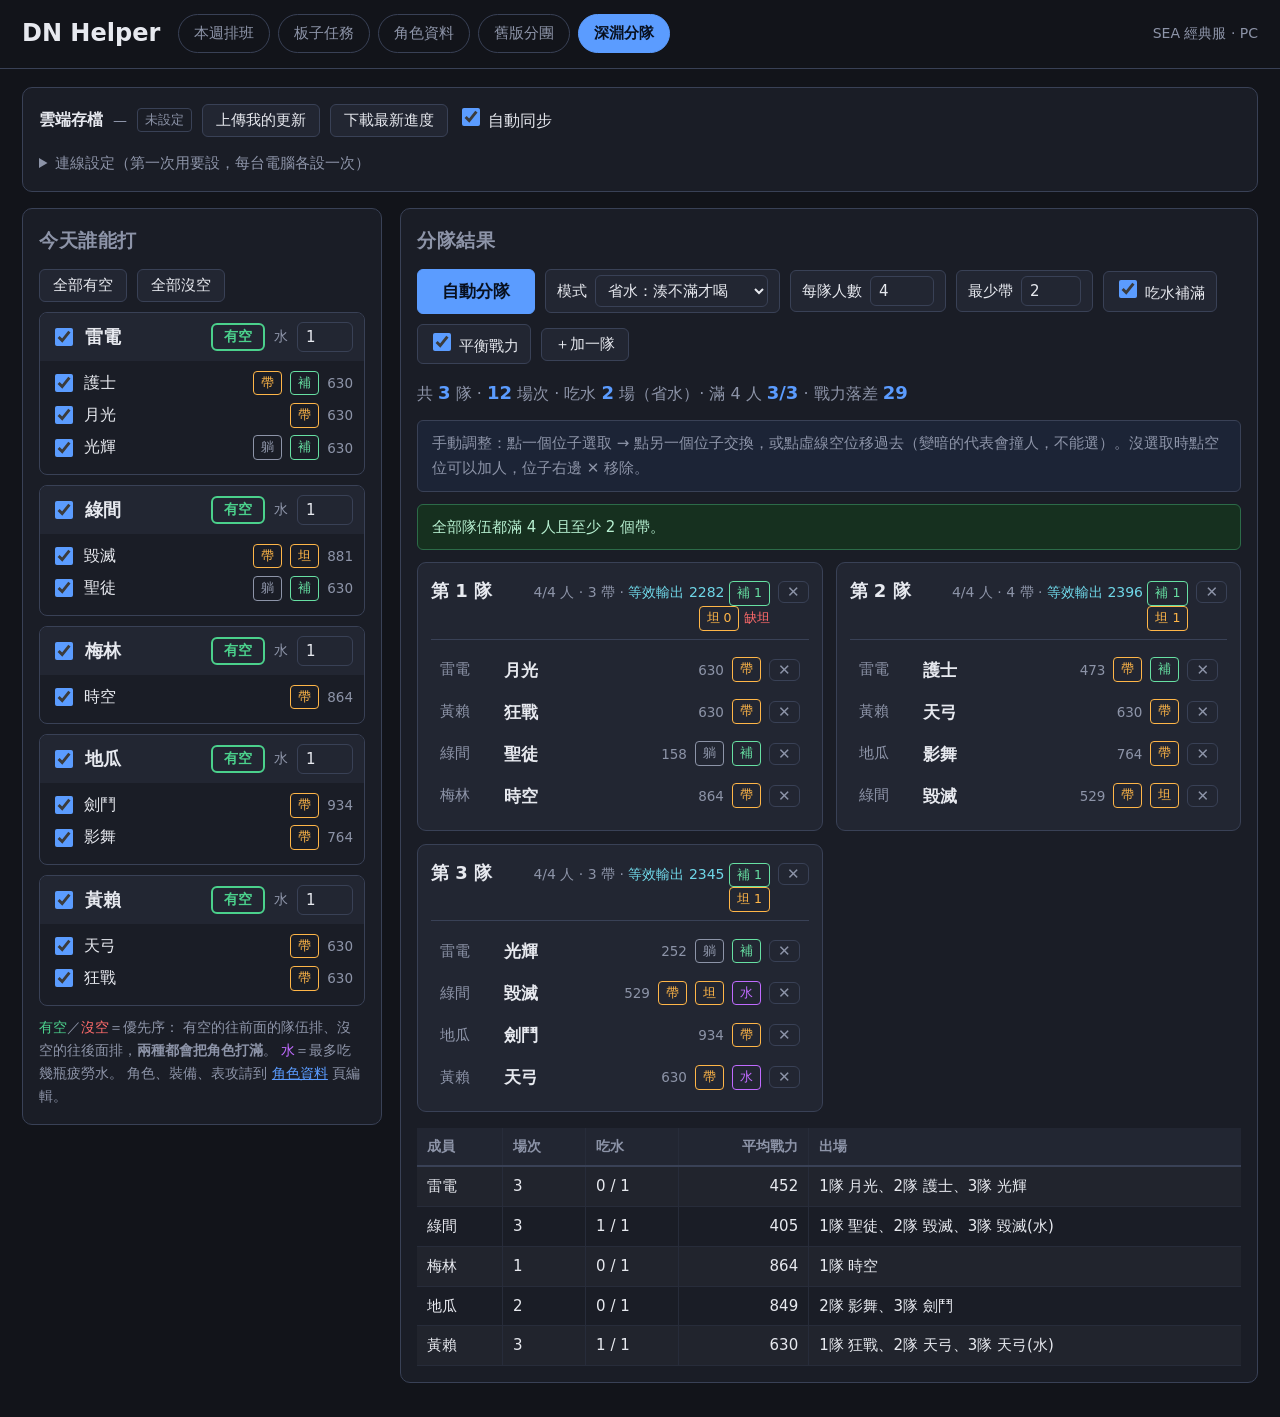
==== index.html @ 228dfd37 "板子任務分配頁 + 修「刪不掉團員」 板子任務（tasks.html）：每隻角色每週 5 場，逐場指定要換的道具 （懸賞／花冠／刻印飾品／刻印防具／刻印三套件／刻印武器／刻印藥水）， 打完勾掉。頂部有" ====
<!DOCTYPE html>
<html lang="zh-Hant">
<head>
<meta charset="utf-8">
<meta name="viewport" content="width=device-width, initial-scale=1">
<title>深淵分隊 — DN Helper</title>
<link rel="stylesheet" href="style.css?v=202608292217">
<style>
  .cols{display:grid;grid-template-columns:minmax(300px,360px) 1fr;gap:18px;align-items:start}
  @media(max-width:1050px){.cols{grid-template-columns:1fr}}
  .person{border:1px solid var(--line);border-radius:8px;margin-bottom:10px;overflow:hidden}
  .person.off{opacity:.42}
  .phead{display:flex;align-items:center;gap:9px;padding:9px 11px;background:var(--panel2)}
  .phead .nm{font-weight:700;flex:1;font-size:18px}
  button.free{font-size:14px;font-weight:700;padding:3px 11px;border-width:2px}
  button.free.yes{color:var(--ok);border-color:var(--ok)}
  button.free.no{color:var(--warn);border-color:var(--warn)}
  .pbody{padding:6px 11px 10px}
  .char{display:flex;align-items:center;gap:8px;padding:3px 0;font-size:16px}
  .char .cn{flex:1}
  .char.off .cn{text-decoration:line-through;color:var(--dim)}
  .char .pw{color:var(--pow);font-size:13.5px}
  .char .pw.est{color:var(--dim)}
  .toolbar{display:flex;gap:10px;align-items:center;flex-wrap:wrap;margin-bottom:14px}
  .toolbar .grp{display:flex;gap:8px;align-items:center;background:var(--panel2);
                border:1px solid var(--line);border-radius:6px;padding:5px 11px;font-size:15px}
  .rounds{display:grid;grid-template-columns:repeat(auto-fill,minmax(320px,1fr));gap:13px}
  .round{background:var(--panel2);border:1px solid var(--line);border-radius:9px;padding:13px}
  .round.bad{border-color:var(--warn)}
  .rhead{display:flex;justify-content:space-between;align-items:baseline;gap:8px;
         margin-bottom:9px;padding-bottom:8px;border-bottom:1px solid var(--line)}
  .rhead b{font-size:18px}
  .rhead .st{font-size:14px;color:var(--dim);text-align:right;flex:1}
  .rhead .st .p{color:var(--pow)}
  .slot{display:flex;align-items:center;gap:8px;padding:5px 7px;font-size:17px;
        border-radius:6px;cursor:pointer;border:2px solid transparent}
  .slot:hover{background:#2c3242}
  .slot.sel{background:#1e2c4a;border-color:var(--acc)}
  .slot.no{opacity:.28}
  .slot .who{width:56px;color:var(--dim);font-size:15px;flex:none}
  .slot .ch{flex:1;font-weight:600}
  .slot .pw{color:var(--pow);font-size:13.5px;flex:none}
  .slot .pw.est{color:var(--dim)}
  .empty{color:var(--dim);font-style:italic;padding:5px 7px;font-size:15px;
         border:2px dashed var(--line);border-radius:6px;margin:4px 0;cursor:pointer}
  .empty:hover{border-color:var(--acc);color:var(--acc)}
  .empty.no{opacity:.28}
  .picker{border:1px solid var(--acc);border-radius:6px;padding:8px;margin:6px 0;max-height:240px;overflow:auto}
  .picker button{display:block;width:100%;text-align:left;margin-bottom:4px;font-size:14px;padding:4px 8px}
  .summary{margin-bottom:12px;font-size:16px}
  .summary .k{color:var(--dim)}
  .summary b{color:var(--acc);font-size:18px}
  td.over{color:var(--warn);font-weight:700}
</style>
</head>
<body>
<div id="nav"></div>

<div class="wrap">
  <div id="notice"></div>
  <div id="sync"></div>
  <div class="cols">

    <div class="panel">
      <h2>今天誰能打</h2>
      <div class="row" style="margin-bottom:10px">
        <button onclick="setAllFree(true)">全部有空</button>
        <button onclick="setAllFree(false)">全部沒空</button>
      </div>
      <div id="roster"></div>
      <p class="hint" style="margin:10px 0 0">
        <span style="color:var(--ok)">有空</span>／<span style="color:var(--warn)">沒空</span>＝優先序：
        有空的往前面的隊伍排、沒空的往後面排，<b>兩種都會把角色打滿</b>。
        <span style="color:var(--potion)">水</span>＝最多吃幾瓶疲勞水。
        角色、裝備、表攻請到 <a href="roster.html">角色資料</a> 頁編輯。
      </p>
    </div>

    <div class="panel">
      <h2>分隊結果</h2>
      <div class="toolbar">
        <button class="primary" onclick="run()">自動分隊</button>
        <div class="grp"><label for="mode">模式</label>
          <select id="mode" onchange="setCfg()">
            <option value="save">省水：湊不滿才喝</option>
            <option value="all">全部喝水：每人吃滿</option>
          </select></div>
        <div class="grp"><label for="teamSize">每隊人數</label><input type="number" id="teamSize" min="1" max="8" style="width:64px" onchange="setCfg()"></div>
        <div class="grp"><label for="minCarry">最少帶</label><input type="number" id="minCarry" min="0" max="4" style="width:60px" onchange="setCfg()"></div>
        <div class="grp"><label><input type="checkbox" id="autoFill" onchange="setCfg()"> 吃水補滿</label></div>
        <div class="grp"><label><input type="checkbox" id="balance" onchange="setCfg()"> 平衡戰力</label></div>
        <button onclick="addTeam()">＋加一隊</button>
      </div>
      <div id="out"></div>
    </div>

  </div>
</div>

<script src="shared.js?v=202608292217"></script>
<script>
document.getElementById('nav').innerHTML = navBar('index.html','SEA 經典服 · PC');
document.getElementById('notice').innerHTML = storageOK ? ''
  : '<div class="msg warn">這個開啟方式不能存檔（localStorage 被停用），改動關掉就沒了。</div>';

const TKEY='dn_helper_abyss_teams';
let teams=[]; let sel=null; let picking=null;
try{ teams=JSON.parse(LS.get(TKEY))||[]; }catch(e){ teams=[]; }
const saveTeams = () => LS.set(TKEY, JSON.stringify(teams));

/* ---------------- 左欄 ---------------- */
function renderRoster(){
  POWCACHE=null;
  const box=document.getElementById('roster'); box.innerHTML='';
  DB.people.forEach(function(p){
    const el=document.createElement('div');
    el.className='person'+(p.active?'':' off');
    let h='<div class="phead">'
      +'<input type="checkbox" '+(p.active?'checked':'')+' data-a="pactive" data-p="'+p.id+'" title="列入名單">'
      +'<span class="nm">'+esc(p.name)+'</span>'
      +'<button class="free '+(p.free?'yes':'no')+'" data-a="free" data-p="'+p.id+'">'+(p.free?'有空':'沒空')+'</button>'
      +'<span class="hint">水</span>'
      +'<input type="number" min="0" max="5" style="width:56px" value="'+p.potion+'" data-a="potion" data-p="'+p.id+'">'
      +'</div><div class="pbody">';
    h += p.chars.length ? p.chars.map(function(c){
      return '<div class="char '+(c.active?'':'off')+'">'
        +'<input type="checkbox" '+(c.active?'checked':'')+' data-a="cactive" data-p="'+p.id+'" data-c="'+c.id+'">'
        +'<span class="cn">'+esc(charLabel(p,c))+'</span>'
        +'<span class="tag '+(c.carry?'t-carry':'t-leech')+'">'+(c.carry?'帶':'躺')+'</span>'
        +(isDps(c)?'':'<span class="tag '+(isHealer(c)?'t-heal':'t-tank')+'">'+(isHealer(c)?'補':'坦')+'</span>')
        +'<span class="pw '+(isEst(c)?'est':'')+'">'+powerOf(c)+'</span></div>';
    }).join('') : '<p class="hint">還沒有角色</p>';
    el.innerHTML=h+'</div>';
    box.appendChild(el);
  });
}
const rb=document.getElementById('roster');
rb.addEventListener('change', onRoster);
rb.addEventListener('click', function(e){ if(e.target.dataset.a==='free') onRoster(e); });
function onRoster(e){
  const t=e.target, a=t.dataset.a; if(!a) return;
  const p=DB.people.find(x=>x.id===t.dataset.p); if(!p) return;
  const c=t.dataset.c ? p.chars.find(x=>x.id===t.dataset.c) : null;
  if(a==='pactive') p.active=t.checked;
  else if(a==='free') p.free=!p.free;
  else if(a==='potion') p.potion=Math.max(0,+t.value||0);
  else if(a==='cactive'&&c) c.active=t.checked;
  else return;
  saveDB(p); renderRoster(); renderTeams();
}
function setAllFree(v){ DB.people.forEach(function(p){ p.free=v; touchPerson(p); }); saveDB(); renderRoster(); }
function syncCfgUI(){
  document.getElementById('mode').value=DB.cfg.mode||'save';
  document.getElementById('teamSize').value=DB.cfg.teamSize;
  document.getElementById('minCarry').value=DB.cfg.minCarry;
  document.getElementById('autoFill').checked=DB.cfg.autoFill;
  document.getElementById('balance').checked=DB.cfg.balance;
}
function setCfg(){
  DB.cfg.mode=document.getElementById('mode').value;
  DB.cfg.teamSize=Math.max(1,+document.getElementById('teamSize').value||4);
  DB.cfg.minCarry=Math.max(0,+document.getElementById('minCarry').value||0);
  DB.cfg.autoFill=document.getElementById('autoFill').checked;
  DB.cfg.balance=document.getElementById('balance').checked;
  touchMeta(); saveDB(); renderTeams();
}

/* ---------------- 演算法 ---------------- */
const shuffle=a=>{for(let i=a.length-1;i>0;i--){const j=(Math.random()*(i+1))|0;[a[i],a[j]]=[a[j],a[i]];}return a;};
const carriesIn = t => t.slots.reduce((n,s)=>n+(s.carry?1:0),0);

// 同一隻角色第二次以後出場 = 吃疲勞水
function normalize(list){
  const seen={};
  list.forEach(t=>t.slots.forEach(function(s){
    const k=s.pid+'/'+s.cid; s.potion=!!seen[k]; seen[k]=1;
  }));
  return list;
}
// 這個人今天要出場幾次：角色各一次，「全部喝水」模式再加上吃水的額外輪次
function runsOf(p, allWater){
  const runs=p.chars.slice();
  if(allWater && p.potion>0){
    const cs=p.chars.filter(c=>c.carry).sort((a,b)=>powerOf(b)-powerOf(a));
    for(let k=0;k<p.potion && cs.length;k++) runs.push(cs[k%cs.length]);
  }
  p.extras = runs.length - p.chars.length;
  return runs;
}
function attempt(people,R,cap){
  const rounds=Array.from({length:R},(_,i)=>({idx:i,slots:[],persons:new Set()}));
  const put=(r,p,c)=>{ r.slots.push({pid:p.id,cid:c.id,person:p.name,char:c.name,
                                     carry:c.carry,busy:!!p.busy,potion:false}); r.persons.add(p.id); };
  const order=shuffle(people.slice()).sort((a,b)=>b.runs.length-a.runs.length);
  order.forEach(function(p){
    const chars=shuffle(p.runs.slice()).sort((a,b)=>(b.carry?1:0)-(a.carry?1:0));
    const picked=shuffle(rounds.map((_,i)=>i))
      .sort((a,b)=>rounds[a].slots.length-rounds[b].slots.length || (p.busy? b-a : a-b))
      .slice(0,chars.length)
      .sort((a,b)=>carriesIn(rounds[a])-carriesIn(rounds[b]));
    chars.forEach((c,k)=>put(rounds[picked[k]],p,c));
  });
  return rounds;
}
function repairCarry(rounds,minCarry){
  for(let pass=0;pass<40;pass++){
    const need=rounds.filter(r=>carriesIn(r)<minCarry);
    if(!need.length) return;
    let moved=false;
    for(const d of need){
      const donors=rounds.filter(r=>r!==d&&carriesIn(r)>minCarry);
      outer:
      for(const s of donors){
        for(const sc of s.slots.filter(x=>x.carry&&!d.persons.has(x.pid))){
          for(const dc of d.slots.filter(x=>!x.carry&&!s.persons.has(x.pid))){
            s.slots[s.slots.indexOf(sc)]=dc; s.persons.delete(sc.pid); s.persons.add(dc.pid);
            d.slots[d.slots.indexOf(dc)]=sc; d.persons.delete(dc.pid); d.persons.add(sc.pid);
            moved=true; break outer;
          }
        }
      }
    }
    if(!moved) return;
  }
}
function fillSeats(rounds,people,cap,used){
  const carryPeople=people.filter(p=>p.chars.some(c=>c.carry));
  const runs={};
  rounds.forEach(r=>r.slots.forEach(s=>{ runs[s.pid+'/'+s.cid]=(runs[s.pid+'/'+s.cid]||0)+1; }));
  rounds.slice().sort((a,b)=>a.slots.length-b.slots.length).forEach(function(r){
    const late = r.idx >= (rounds.length-1)/2;
    while(r.slots.length<cap){
      const cands=carryPeople
        .filter(p=>!r.persons.has(p.id)&&(used.get(p.id)||0)<p.potion)
        .sort((a,b)=>(!!a.busy===late?0:1)-(!!b.busy===late?0:1)
                  || (used.get(a.id)||0)-(used.get(b.id)||0) || b.potion-a.potion || Math.random()-.5);
      if(!cands.length) break;
      const p=cands[0];
      const c=p.chars.filter(x=>x.carry)
        .sort((a,b)=>(runs[p.id+'/'+a.id]||0)-(runs[p.id+'/'+b.id]||0))[0];
      r.slots.push({pid:p.id,cid:c.id,person:p.name,char:c.name,carry:true,busy:!!p.busy,potion:true});
      r.persons.add(p.id);
      used.set(p.id,(used.get(p.id)||0)+1);
      runs[p.id+'/'+c.id]=(runs[p.id+'/'+c.id]||0)+1;
    }
  });
}
// 補師和坦能分散就不要擠一團。罰則只罰「夠分卻擠在一起」——
// 補師總數少於團數時，後面的團本來就註定沒補，那不是排法的錯。
function coverGap(rounds, rk, kind){
  const total = rounds.reduce((n,r)=>n+r.slots.filter(s=>rk[s.pid+'/'+s.cid]===kind).length, 0);
  const covered = rounds.filter(r=>r.slots.some(s=>rk[s.pid+'/'+s.cid]===kind)).length;
  return Math.max(0, Math.min(total, rounds.length) - covered);
}
function scoreOf(rounds,cap,minCarry,balance,pw,rk){
  const last=rounds.length-1;
  let bad=0,empty=0,potions=0,prio=0; const avgs=[];
  rounds.forEach(function(r,i){
    if(carriesIn(r)<minCarry) bad++;
    empty+=Math.max(0,cap-r.slots.length);
    potions+=r.slots.filter(s=>s.potion).length;
    r.slots.forEach(s=>{ prio += s.busy ? (last-i) : i; });
    // 團隊戰力用等效輸出：補師和坦照職業係數折算後算進來
    avgs.push(r.slots.length ? r.slots.reduce((n,s)=>n+(pw[s.pid+'/'+s.cid]||0),0)/r.slots.length : 0);
  });
  const spread=avgs.length>1?Math.max.apply(null,avgs)-Math.min.apply(null,avgs):0;
  const mean=avgs.reduce((a,b)=>a+b,0)/(avgs.length||1);
  const rel=mean>0?spread/mean:0;
  const healGap = DB.cfg.needHealer!==false ? coverGap(rounds,rk,'補師') : 0;
  const tankGap = DB.cfg.needTank  !==false ? coverGap(rounds,rk,'坦')   : 0;
  return {value: bad*1e7 + (healGap+tankGap)*2e5 + empty*1e4
                 + (balance?rel*3000:0) + prio*10 + potions,
          bad, empty, potions, prio, healGap, tankGap, spread:Math.round(spread)};
}
function solve(){
  const cfg=DB.cfg, allWater=cfg.mode==='all';
  const people=DB.people.filter(p=>p.active)
    .map(p=>({id:p.id,name:p.name,potion:p.potion,busy:!p.free,chars:p.chars.filter(c=>c.active)}))
    .filter(p=>p.chars.length);
  if(!people.length) return null;
  people.forEach(p=>{ p.runs=runsOf(p,allWater); });
  const N=people.reduce((s,p)=>s+p.runs.length,0);
  if(!N) return null;
  const pw={}, rk={};
  people.forEach(p=>p.chars.forEach(c=>{
    pw[p.id+'/'+c.id]=effPowerOf(c); rk[p.id+'/'+c.id]=roleKind(c); }));
  const cap=Math.min(cfg.teamSize,people.length);
  const R=Math.max(Math.ceil(N/cap), Math.max.apply(null,people.map(p=>p.runs.length)));
  let best=null;
  for(let i=0;i<1200;i++){
    const rounds=attempt(people,R,cap);
    const used=new Map(people.map(p=>[p.id,p.extras||0]));
    repairCarry(rounds,cfg.minCarry);
    if(cfg.autoFill) fillSeats(rounds,people,cap,used);
    repairCarry(rounds,cfg.minCarry);
    const sc=scoreOf(rounds,cap,cfg.minCarry,cfg.balance,pw,rk);
    if(!best||sc.value<best.sc.value) best={rounds,sc};
  }
  return best.rounds.map(r=>({slots:r.slots}));
}
function run(){
  POWCACHE=null;
  const r=solve();
  if(!r){ document.getElementById('out').innerHTML='<div class="msg warn">目前沒有勾選任何可出戰的角色。</div>'; return; }
  teams=normalize(r); sel=null; picking=null; saveTeams(); renderTeams();
}

/* ---------------- 手動調整 ---------------- */
function canSwap(at,ai,bt,bi){
  if(at===bt) return true;
  const A=teams[at].slots[ai], B=teams[bt].slots[bi];
  return !teams[at].slots.some((s,k)=>k!==ai&&s.pid===B.pid)
      && !teams[bt].slots.some((s,k)=>k!==bi&&s.pid===A.pid);
}
function canMove(at,ai,bt){
  if(at===bt) return true;
  return !teams[bt].slots.some(s=>s.pid===teams[at].slots[ai].pid);
}
function addTeam(){ teams.push({slots:[]}); sel=null; picking=null; saveTeams(); renderTeams(); }
function delTeam(t){
  if(teams[t].slots.length && !confirm('刪除第 '+(t+1)+' 隊？')) return;
  teams.splice(t,1); sel=null; picking=null; normalize(teams); saveTeams(); renderTeams();
}
function delSlot(t,i){ teams[t].slots.splice(i,1); sel=null; normalize(teams); saveTeams(); renderTeams(); }
function clickSlot(t,i){
  picking=null;
  if(!sel){ sel={t,i}; renderTeams(); return; }
  if(sel.t===t&&sel.i===i){ sel=null; renderTeams(); return; }
  if(!canSwap(sel.t,sel.i,t,i)){ toast('換不了：會讓同一個人在同一隊出現兩次。'); return; }
  const A=teams[sel.t].slots[sel.i];
  teams[sel.t].slots[sel.i]=teams[t].slots[i]; teams[t].slots[i]=A;
  sel=null; normalize(teams); saveTeams(); renderTeams();
}
function clickEmpty(t){
  if(sel){
    if(!canMove(sel.t,sel.i,t)){ toast('移不過去：會讓同一個人在同一隊出現兩次。'); return; }
    const A=teams[sel.t].slots.splice(sel.i,1)[0];
    teams[t].slots.push(A); sel=null; normalize(teams); saveTeams(); renderTeams(); return;
  }
  picking = picking===t ? null : t; renderTeams();
}
function addSlot(t,pid,cid){
  const f=findChar(pid,cid); if(!f.p||!f.c) return;
  teams[t].slots.push({pid:pid,cid:cid,person:f.p.name,char:f.c.name,
                       carry:f.c.carry,busy:!f.p.free,potion:false});
  picking=null; normalize(teams); saveTeams(); renderTeams();
}
let toastTimer=null;
function toast(msg){
  const el=document.getElementById('toast'); if(!el) return;
  el.innerHTML=msg; el.style.display='block';
  clearTimeout(toastTimer); toastTimer=setTimeout(()=>{el.style.display='none';},3500);
}

/* ---------------- 輸出 ---------------- */
const slotPower = s => { const f=findChar(s.pid,s.cid); return f.c?effPowerOf(f.c):0; };
const slotEst   = s => { const f=findChar(s.pid,s.cid); return isEst(f.c); };
const slotKind  = s => { const f=findChar(s.pid,s.cid); return f.c?roleKind(f.c):'輸出'; };
// 隊伍戰力＝等效輸出加總（補師和坦已照職業係數折算）
const teamPower = t => t.slots.reduce((n,s)=>n+slotPower(s),0);
const kindsIn   = (t,k) => t.slots.filter(s=>slotKind(s)===k).length;

function renderTeams(){
  POWCACHE=null;
  const out=document.getElementById('out');
  if(!teams.length){ out.innerHTML='<p class="hint">按「自動分隊」開始，或用「＋加一隊」自己排。</p>'; return; }
  const cap=DB.cfg.teamSize, minCarry=DB.cfg.minCarry;
  const totalSlots=teams.reduce((n,t)=>n+t.slots.length,0);
  const potions=teams.reduce((n,t)=>n+t.slots.filter(s=>s.potion).length,0);
  const full=teams.filter(t=>t.slots.length===cap).length;
  const badTeams=teams.filter(t=>carriesIn(t)<minCarry).length;
  const emptySeats=teams.reduce((n,t)=>n+Math.max(0,cap-t.slots.length),0);
  const avgs=teams.filter(t=>t.slots.length).map(t=>teamPower(t)/t.slots.length);
  const spread=avgs.length>1?Math.round(Math.max.apply(null,avgs)-Math.min.apply(null,avgs)):0;
  const idle=DB.people.filter(p=>p.active&&!p.free).map(p=>p.name);

  let html='<div id="toast" class="msg warn" style="display:none"></div>'
    +'<div class="summary"><span class="k">共</span> <b>'+teams.length+'</b> <span class="k">隊 ·</span> '
    +'<b>'+totalSlots+'</b> <span class="k">場次 ·</span> '
    +'<span class="k">吃水</span> <b>'+potions+'</b> <span class="k">場（'
    +(DB.cfg.mode==='all'?'全部喝水':'省水')+'）·</span> '
    +'<span class="k">滿 '+cap+' 人</span> <b>'+full+'/'+teams.length+'</b> <span class="k">·</span> '
    +'<span class="k">戰力落差</span> <b>'+spread+'</b>'
    +(idle.length?'<br><span class="k">沒空（角色照打滿，優先排到後面的隊伍）：'+esc(idle.join('、'))+'</span>':'')
    +'</div>'
    +'<div class="msg tip">手動調整：點一個位子選取 → 點另一個位子交換，或點虛線空位移過去（變暗的代表會撞人，不能選）。沒選取時點空位可以加人，位子右邊 ✕ 移除。</div>';

  if(badTeams) html+='<div class="msg warn">有 '+badTeams+' 隊湊不到 '+minCarry+' 個帶。</div>';
  if(emptySeats){
    let tail='可用的帶角或疲勞水額度不夠。';
    if(DB.cfg.mode==='all'){
      const room=DB.people.filter(p=>p.active&&p.chars.some(c=>c.active&&c.carry))
        .filter(p=>teams.filter(t=>t.slots.some(s=>s.pid===p.id)).length<teams.length)
        .map(p=>p.name);
      tail = room.length
        ? '水已經排完，把 <b>'+esc(room.slice(0,emptySeats).join('、'))+'</b> 的「水」各加 1 就剛好補滿（其他人已經每隊都上場，再加水只會多開一隊）。'
        : '所有人都已經每隊都上場了，再加水只會多開一隊，這個空位補不掉。';
    }
    html+='<div class="msg warn">還有 '+emptySeats+' 個空位沒補滿。'+tail+'</div>';
  }
  if(!badTeams&&!emptySeats) html+='<div class="msg ok">全部隊伍都滿 '+cap+' 人且至少 '+minCarry+' 個帶。</div>';

  html+='<div class="rounds">';
  teams.forEach(function(t,ti){
    const bad=carriesIn(t)<minCarry||t.slots.length<cap;
    html+='<div class="round '+(bad?'bad':'')+'"><div class="rhead"><b>第 '+(ti+1)+' 隊</b>'
      +'<span class="st">'+t.slots.length+'/'+cap+' 人 · '+carriesIn(t)+' 帶 · '
      +'<span class="p">等效輸出 '+teamPower(t)+'</span> '
      +'<span class="tag t-heal">補 '+kindsIn(t,'補師')+'</span> '
      +'<span class="tag t-tank">坦 '+kindsIn(t,'坦')+'</span>'
      +((!kindsIn(t,'補師')||!kindsIn(t,'坦'))
        ? ' <span class="miss">缺'+[!kindsIn(t,'補師')?'補':'',!kindsIn(t,'坦')?'坦':''].filter(Boolean).join('、')+'</span>'
        : '')
      +'</span>'
      +'<button class="mini" onclick="delTeam('+ti+')">✕</button></div>';
    t.slots.forEach(function(s,i){
      const on=sel&&sel.t===ti&&sel.i===i;
      const no=sel&&!on&&!canSwap(sel.t,sel.i,ti,i);
      html+='<div class="slot '+(on?'sel':'')+' '+(no?'no':'')+'" onclick="clickSlot('+ti+','+i+')">'
        +'<span class="who">'+esc(s.person)+'</span><span class="ch">'+esc(charLabelById(s.pid,s.cid)||s.char)+'</span>'
        +'<span class="pw '+(slotEst(s)?'est':'')+'">'+slotPower(s)+'</span>'
        +'<span class="tag '+(s.carry?'t-carry':'t-leech')+'">'+(s.carry?'帶':'躺')+'</span>'
        +(slotKind(s)==='輸出'?''
          :'<span class="tag '+(slotKind(s)==='補師'?'t-heal':'t-tank')+'">'
            +(slotKind(s)==='補師'?'補':'坦')+'</span>')
        +(s.potion?'<span class="tag t-potion">水</span>':'')
        +(s.busy?'<span class="tag t-late">後</span>':'')
        +'<button class="mini" onclick="event.stopPropagation();delSlot('+ti+','+i+')">✕</button></div>';
    });
    const noMove=sel&&!canMove(sel.t,sel.i,ti);
    for(let k=t.slots.length;k<cap;k++)
      html+='<div class="empty '+(noMove?'no':'')+'" onclick="clickEmpty('+ti+')">'+(sel?'▸ 移到這裡':'＋ 空位')+'</div>';
    if(picking===ti){
      html+='<div class="picker">'; let any=false;
      DB.people.filter(p=>p.active&&!t.slots.some(s=>s.pid===p.id)).forEach(function(p){
        p.chars.filter(c=>c.active).forEach(function(c){
          any=true;
          html+='<button onclick="addSlot('+ti+',\''+p.id+'\',\''+c.id+'\')">'+esc(p.name)+' · '+esc(charLabel(p,c))
            +' <span style="color:'+(c.carry?'var(--carry)':'var(--dim)')+'">'+(c.carry?'帶':'躺')+'</span>'
            +' <span style="color:var(--pow)">'+powerOf(c)+'</span></button>';
        });
      });
      if(!any) html+='<p class="hint">沒有可加入的人了。</p>';
      html+='</div>';
    }
    html+='</div>';
  });
  html+='</div>';

  html+='<table style="margin-top:16px"><tr><th>成員</th><th>場次</th><th>吃水</th><th class="num">平均戰力</th><th>出場</th></tr>';
  DB.people.filter(p=>p.active).forEach(function(p){
    const mine=[]; let pot=0, pw=0;
    teams.forEach((t,i)=>t.slots.forEach(function(s){
      if(s.pid===p.id){ mine.push((i+1)+'隊 '+(charLabelById(s.pid,s.cid)||s.char)+(s.potion?'(水)':'')); if(s.potion)pot++; pw+=slotPower(s); }
    }));
    html+='<tr><td>'+esc(p.name)+'</td><td>'+mine.length+'</td>'
      +'<td class="'+(pot>p.potion?'over':'')+'">'+pot+' / '+p.potion+'</td>'
      +'<td class="num">'+(mine.length?Math.round(pw/mine.length):'-')+'</td>'
      +'<td>'+esc(mine.join('、'))+'</td></tr>';
  });
  html+='</table>';
  out.innerHTML=html;
}

syncCfgUI(); renderRoster();
if(teams.length){ normalize(teams); renderTeams(); } else run();
mountSync(function(){ renderRoster(); renderTeams(); });
</script>
</body>
</html>
---- style.css ----
:root{
  --bg:#12141a; --panel:#1a1d26; --panel2:#222632; --line:#394156;
  --grid:#272c3a; --zebra:#ffffff08; --hover:#5b9cff1f;
  --txt:#e7e9ef; --dim:#8d94a8; --acc:#5b9cff; --carry:#ffb648; --leech:#8d94a8;
  --ok:#4bd18c; --warn:#ff6b6b; --potion:#c06bff; --pow:#6fd7e8;
  --fire:#ff7a5c; --ice:#5cc8ff; --light:#ffe07a; --dark:#c58cff; --none:#8d94a8;
}
*{box-sizing:border-box}
body{margin:0;background:var(--bg);color:var(--txt);
     font:16px/1.65 "Noto Sans TC","Microsoft JhengHei",system-ui,sans-serif}
h1{font-size:24px;margin:0}
h2{font-size:19px;margin:0 0 12px;color:var(--dim);font-weight:600;letter-spacing:.5px}
h3{font-size:17px;margin:0 0 8px}
a{color:var(--acc)}

/* ---- 導覽 ---- */
header{padding:14px 22px;border-bottom:1px solid var(--line);display:flex;
       align-items:center;gap:18px;flex-wrap:wrap;position:sticky;top:0;background:var(--bg);z-index:20}
nav{display:flex;gap:8px;flex-wrap:wrap}
nav a{padding:6px 15px;border:1px solid var(--line);border-radius:20px;text-decoration:none;
      color:var(--dim);font-size:15px}
nav a:hover{border-color:var(--acc);color:var(--txt)}
nav a.on{background:var(--acc);border-color:var(--acc);color:#08101f;font-weight:700}
header .sub{color:var(--dim);font-size:14px;margin-left:auto}

.wrap{padding:18px 22px;max-width:1700px}
.panel{background:var(--panel);border:1px solid var(--line);border-radius:10px;padding:16px;margin-bottom:16px}

button{background:var(--panel2);color:var(--txt);border:1px solid var(--line);
       border-radius:6px;padding:6px 13px;cursor:pointer;font-size:15px;font-family:inherit}
button:hover{border-color:var(--acc)}
button.primary{background:var(--acc);border-color:var(--acc);color:#08101f;font-weight:700;padding:10px 24px;font-size:17px}
button.mini{padding:1px 8px;font-size:15px;color:var(--dim)}
button.mini:hover{color:var(--warn);border-color:var(--warn)}
input,select,textarea{background:var(--panel2);color:var(--txt);border:1px solid var(--line);
             border-radius:6px;padding:5px 8px;font-size:15px;font-family:inherit}
input[type=number]{width:78px}
input[type=checkbox]{accent-color:var(--acc);width:18px;height:18px;cursor:pointer}
label{cursor:pointer;user-select:none}
.row{display:flex;gap:10px;align-items:center;flex-wrap:wrap}
.hint{color:var(--dim);font-size:14px}
.msg{padding:10px 14px;border-radius:6px;margin-bottom:12px;font-size:15px}
.msg.warn{background:#3a1f22;border:1px solid var(--warn);color:#ffc9c9}
.msg.ok{background:#16301f;border:1px solid #2c6b48;color:#b6efd0}
.msg.tip{background:#1c2436;border:1px solid var(--line);color:var(--dim)}

table{width:100%;border-collapse:collapse;font-size:15px}
th,td{border-bottom:1px solid var(--grid);border-right:1px solid var(--grid);
      padding:7px 10px;text-align:left;vertical-align:middle}
th:last-child,td:last-child{border-right:none}
th{color:var(--dim);font-weight:600;font-size:14px;position:sticky;top:0;
   background:var(--panel2);border-bottom:2px solid var(--line)}
/* 隔行淡底 + 滑過整列打亮：欄位一多才對得準是哪一行 */
tbody tr:nth-child(even){background:var(--zebra)}
tbody tr:hover{background:var(--hover)}
tr.off td{opacity:.4}
td.num,th.num{text-align:right;font-variant-numeric:tabular-nums}

.tag{font-size:12.5px;padding:1px 7px;border-radius:4px;border:1px solid;display:inline-block}
.t-carry{color:var(--carry);border-color:var(--carry)}
.t-leech{color:var(--leech);border-color:var(--leech)}
.t-potion{color:var(--potion);border-color:var(--potion)}
.t-late{color:var(--dim);border-color:var(--line)}
.t-done{color:var(--ok);border-color:var(--ok)}
.t-heal{color:#67e0a3;border-color:#67e0a3}
.t-tank{color:#ffb648;border-color:#ffb648}
.t-dps{color:var(--dim);border-color:var(--line)}
.miss{color:var(--warn);font-size:13px}

/* 職業庫的 BUFF 標籤：解析結果直接顯示在輸入框下面，打錯看得出來 */
.bchips{display:flex;gap:5px;flex-wrap:wrap}
.bchips:not(:empty){margin-bottom:6px}
/* BUFF 卡片：數值直接長在卡片上，✕ 移除 */
.bchip .bv{width:52px;padding:0 4px;font-size:12.5px;background:transparent;
           border:none;border-bottom:1px solid currentColor;border-radius:0;color:inherit;
           text-align:right}
.bchip .bv:focus{outline:none;background:#ffffff10}
.bchip .bx{background:none;border:none;color:inherit;opacity:.5;cursor:pointer;
           padding:0 0 0 3px;font-size:12px;line-height:1}
.bchip .bx:hover{opacity:1;color:var(--warn)}
.badds{display:flex;gap:4px;flex-wrap:wrap}
.badd{font-size:12.5px;padding:1px 7px;border-radius:4px;border:1px dashed var(--line);
      background:none;color:var(--dim);cursor:pointer}
.badd:hover{border-color:var(--acc);color:var(--acc);border-style:solid}
.badd.n{border-color:#ffd47955;color:#ffd479aa}
.badd.n:hover{border-color:#ffd479;color:#ffd479}
.bchip{font-size:12.5px;padding:1px 7px;border-radius:4px;border:1px solid;white-space:nowrap}
.bc-num{color:#ffd479;border-color:#ffd47955;background:#ffd4790f}
.bc-flag{color:var(--dim);border-color:var(--line)}
.bc-empty{color:var(--warn);border-color:var(--warn);background:#ff6b6b12}
.bc-dead{color:var(--dim);border-color:var(--line);text-decoration:line-through}
.bench{display:flex;gap:6px;flex-wrap:wrap;align-items:center;margin-top:10px}
.slot.pickable{cursor:pointer}
.slot.pickable:hover{background:var(--hover)}
.slot.sel{outline:2px solid var(--acc);background:var(--hover)}
.slot.no{opacity:.35;cursor:not-allowed}
.slot.drop{border-style:dashed;border-color:var(--acc);color:var(--acc);cursor:pointer}
.slot.dragging{opacity:.4}
.slot.over{outline:2px dashed var(--acc);background:var(--hover)}
.bline{display:flex;gap:5px;flex-wrap:wrap;align-items:center;margin:8px 0 0;
       font-size:13px;color:var(--dim)}
code{background:var(--panel2);border:1px solid var(--grid);border-radius:4px;padding:1px 6px;font-size:13px}
.e-火{color:var(--fire);border-color:var(--fire)}
.e-水{color:var(--ice);border-color:var(--ice)}
.e-光{color:var(--light);border-color:var(--light)}
.e-暗{color:var(--dark);border-color:var(--dark)}
.e-無{color:var(--none);border-color:var(--line)}

details{margin-top:14px}
summary{cursor:pointer;color:var(--dim);font-size:15px}
textarea{width:100%;height:180px;font:13px/1.5 Consolas,monospace;margin-top:10px}
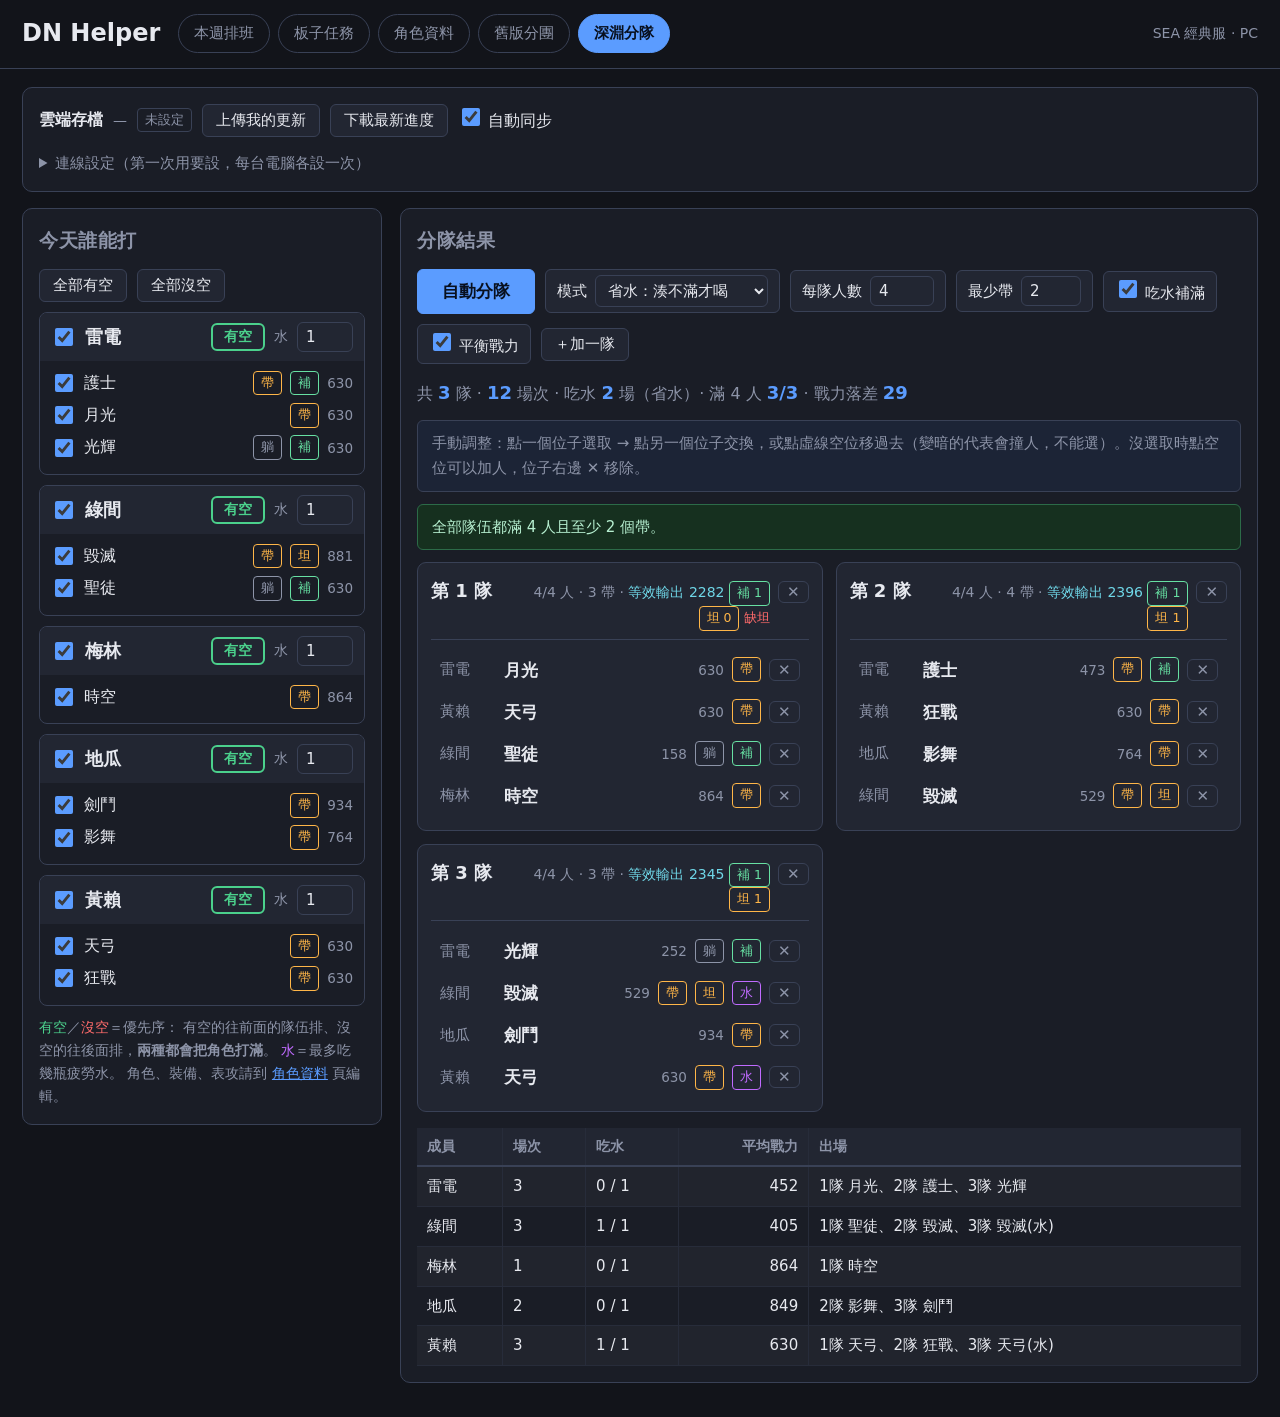
==== commit 593129d2: "板子改成符合遊戲實際：每人每週 6 張、有條件有獎勵、可分享 第一版把板子做成「每角色五場自選道具」，跟遊戲機制對不上。實際是： 每人每週刷 6 張板子，每張有通關條件（通關一次/限時通關 × 13 " ====
--- a/index.html
+++ b/index.html
@@ -4,7 +4,7 @@
 <meta charset="utf-8">
 <meta name="viewport" content="width=device-width, initial-scale=1">
 <title>深淵分隊 — DN Helper</title>
-<link rel="stylesheet" href="style.css?v=202608292217">
+<link rel="stylesheet" href="style.css?v=202608292232">
 <style>
   .cols{display:grid;grid-template-columns:minmax(300px,360px) 1fr;gap:18px;align-items:start}
   @media(max-width:1050px){.cols{grid-template-columns:1fr}}
@@ -97,7 +97,7 @@
   </div>
 </div>
 
-<script src="shared.js?v=202608292217"></script>
+<script src="shared.js?v=202608292232"></script>
 <script>
 document.getElementById('nav').innerHTML = navBar('index.html','SEA 經典服 · PC');
 document.getElementById('notice').innerHTML = storageOK ? ''
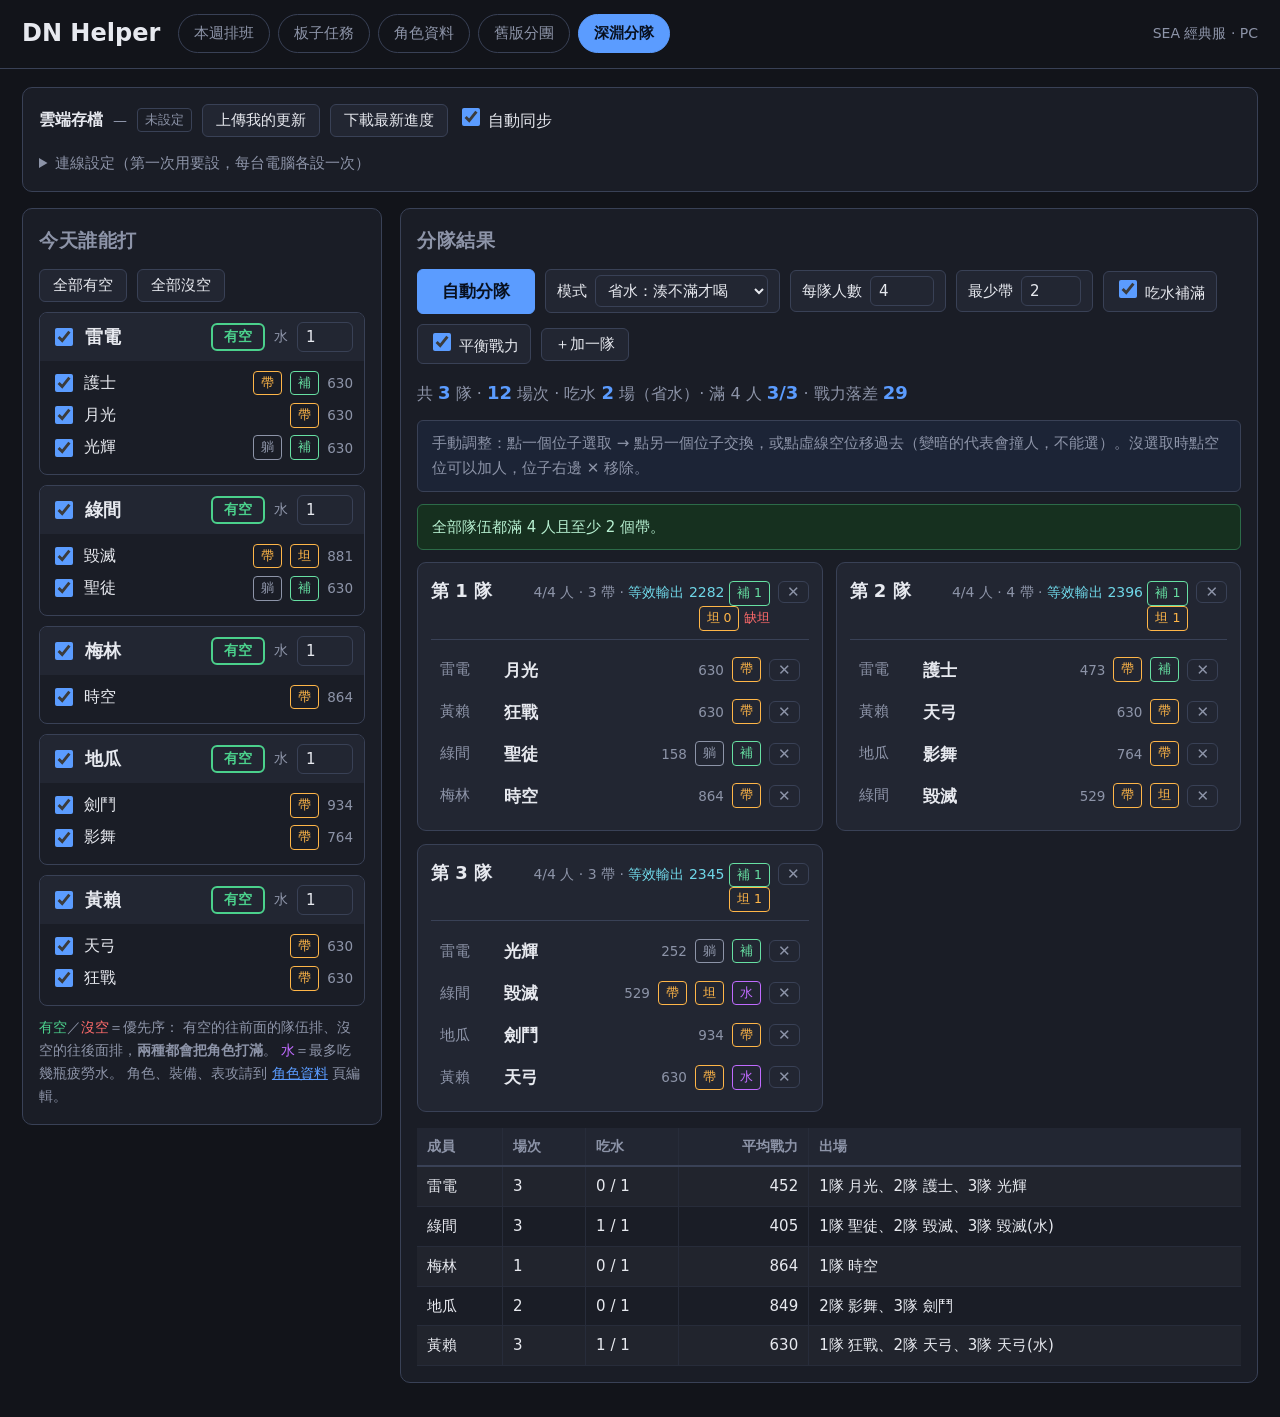
==== commit cb4c32ae: "重置時刻：週六早上 9 點才切新週 週界線把時間往回推 resetHour 小時再算：週六 08:59 還算上一週、 09:00 起算新週。cfg.resetHour 預設 9（遷移 v5 補進舊存檔" ====
--- a/index.html
+++ b/index.html
@@ -4,7 +4,7 @@
 <meta charset="utf-8">
 <meta name="viewport" content="width=device-width, initial-scale=1">
 <title>深淵分隊 — DN Helper</title>
-<link rel="stylesheet" href="style.css?v=202608292232">
+<link rel="stylesheet" href="style.css?v=202608292240">
 <style>
   .cols{display:grid;grid-template-columns:minmax(300px,360px) 1fr;gap:18px;align-items:start}
   @media(max-width:1050px){.cols{grid-template-columns:1fr}}
@@ -97,7 +97,7 @@
   </div>
 </div>
 
-<script src="shared.js?v=202608292232"></script>
+<script src="shared.js?v=202608292240"></script>
 <script>
 document.getElementById('nav').innerHTML = navBar('index.html','SEA 經典服 · PC');
 document.getElementById('notice').innerHTML = storageOK ? ''
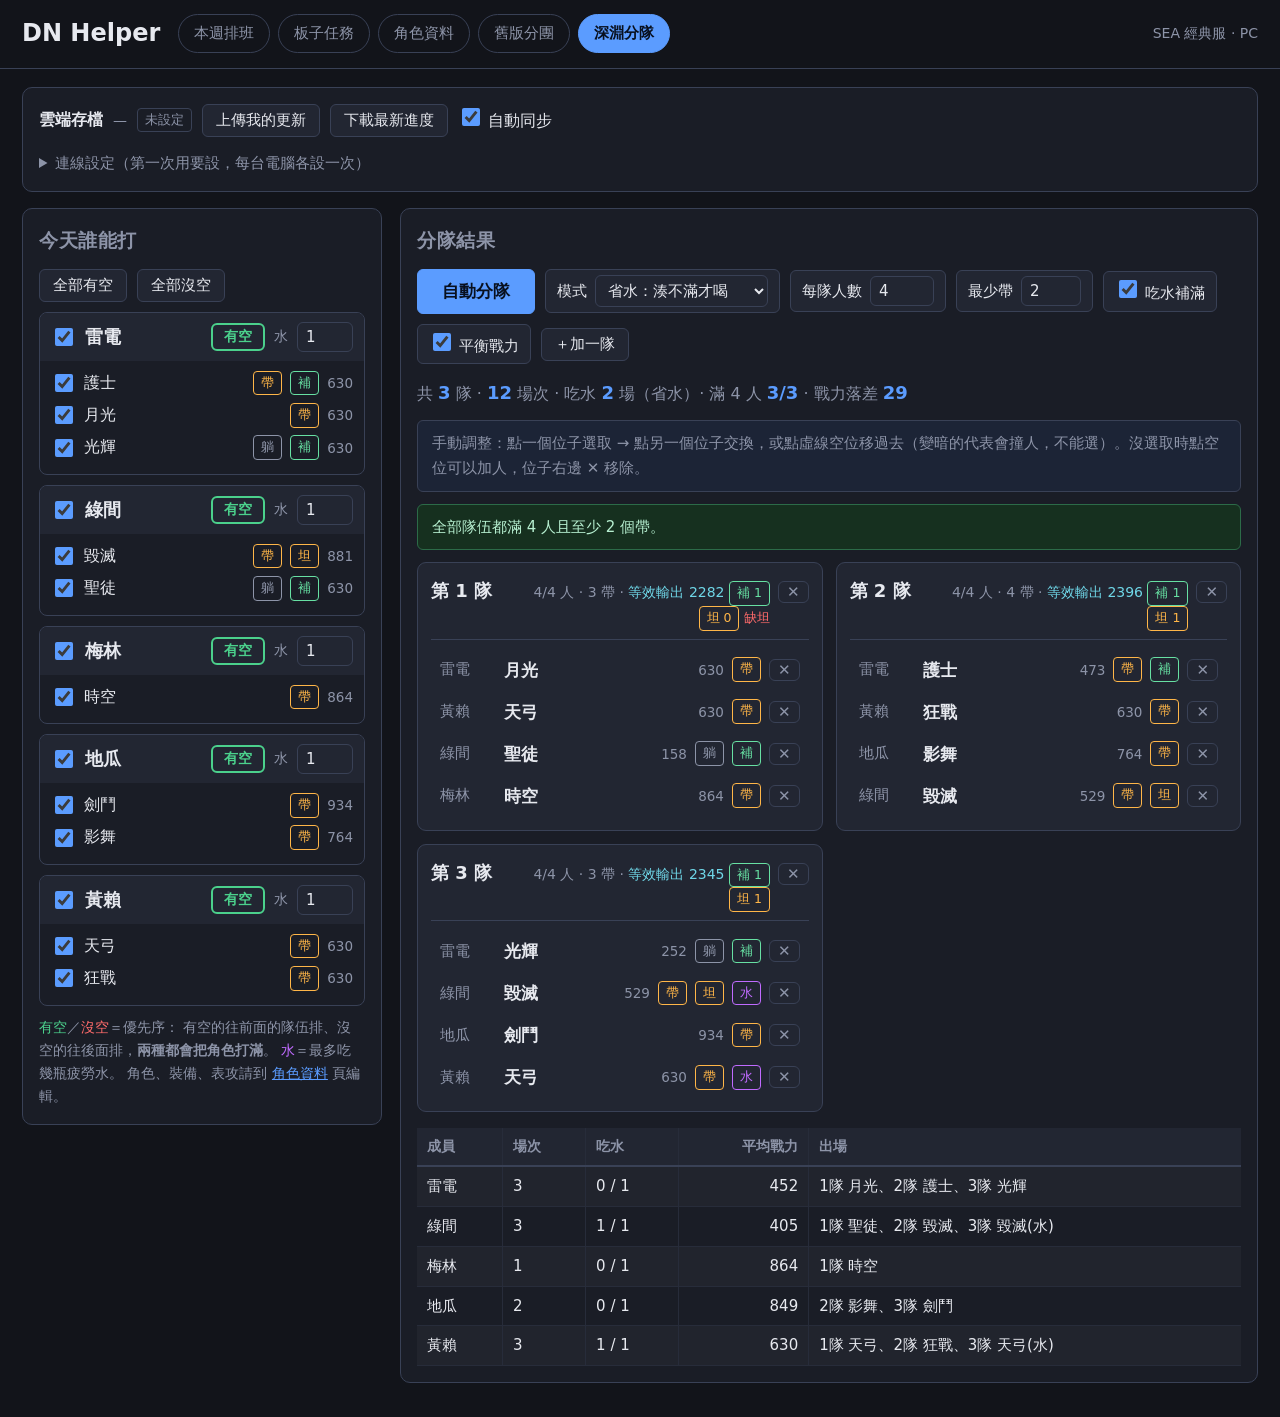
==== commit 387f685a: "板子頁 v4：這次是看著畫面改的 先承認流程問題：前幾版都是在隱藏預覽窗裡驗邏輯、視覺全靠猜， 截圖能用之後看到的第一眼確實醜。這版每輪都截圖確認過。  - 空板從「醜下拉塞虛線框」改成安靜的＋方格，" ====
--- a/index.html
+++ b/index.html
@@ -4,7 +4,7 @@
 <meta charset="utf-8">
 <meta name="viewport" content="width=device-width, initial-scale=1">
 <title>深淵分隊 — DN Helper</title>
-<link rel="stylesheet" href="style.css?v=202608292240">
+<link rel="stylesheet" href="style.css?v=202608292321">
 <style>
   .cols{display:grid;grid-template-columns:minmax(300px,360px) 1fr;gap:18px;align-items:start}
   @media(max-width:1050px){.cols{grid-template-columns:1fr}}
@@ -97,7 +97,7 @@
   </div>
 </div>
 
-<script src="shared.js?v=202608292240"></script>
+<script src="shared.js?v=202608292321"></script>
 <script>
 document.getElementById('nav').innerHTML = navBar('index.html','SEA 經典服 · PC');
 document.getElementById('notice').innerHTML = storageOK ? ''
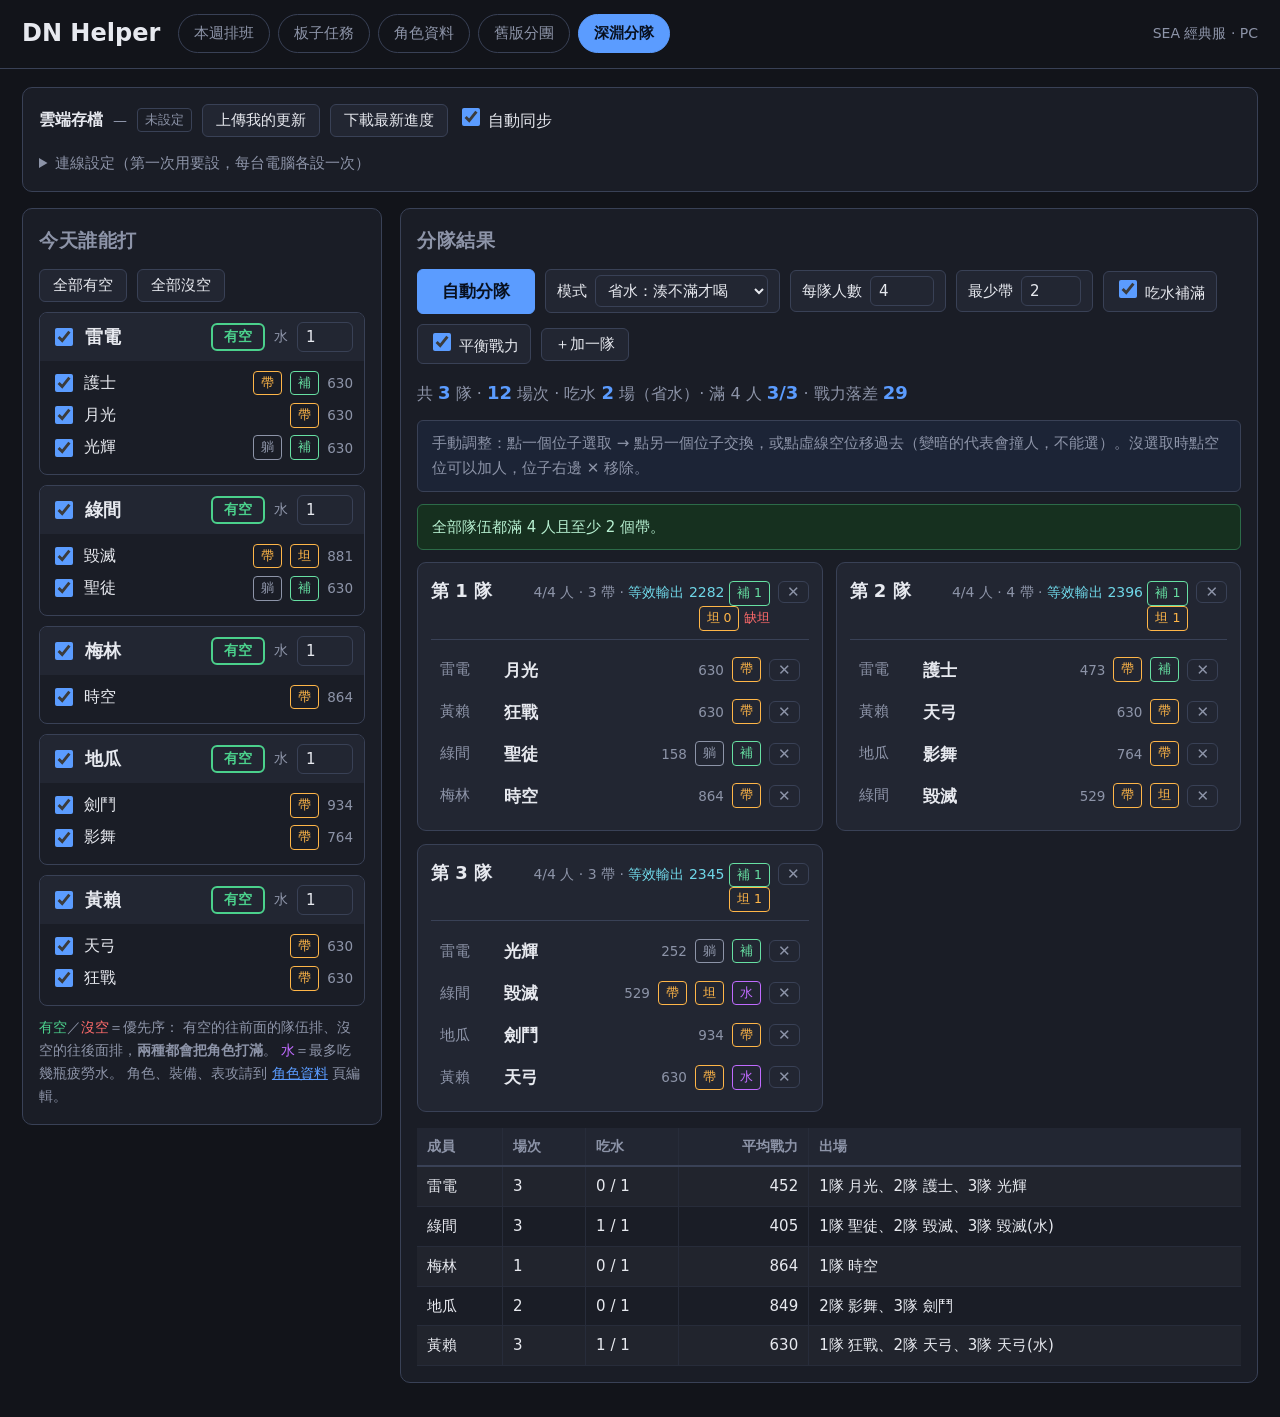
==== commit 1efe2dcb: "板子改成每隻角色每週 6 張（原本誤做成每人一組） - 板子庫存一列一隻角色（成員小字＋角色名），10 隻 × 6 張 - 資料改 keyed by charId；分享對象仍是隊友（排除持有角色的主人" ====
--- a/index.html
+++ b/index.html
@@ -4,7 +4,7 @@
 <meta charset="utf-8">
 <meta name="viewport" content="width=device-width, initial-scale=1">
 <title>深淵分隊 — DN Helper</title>
-<link rel="stylesheet" href="style.css?v=202608292321">
+<link rel="stylesheet" href="style.css?v=202608292351">
 <style>
   .cols{display:grid;grid-template-columns:minmax(300px,360px) 1fr;gap:18px;align-items:start}
   @media(max-width:1050px){.cols{grid-template-columns:1fr}}
@@ -97,7 +97,7 @@
   </div>
 </div>
 
-<script src="shared.js?v=202608292321"></script>
+<script src="shared.js?v=202608292351"></script>
 <script>
 document.getElementById('nav').innerHTML = navBar('index.html','SEA 經典服 · PC');
 document.getElementById('notice').innerHTML = storageOK ? ''
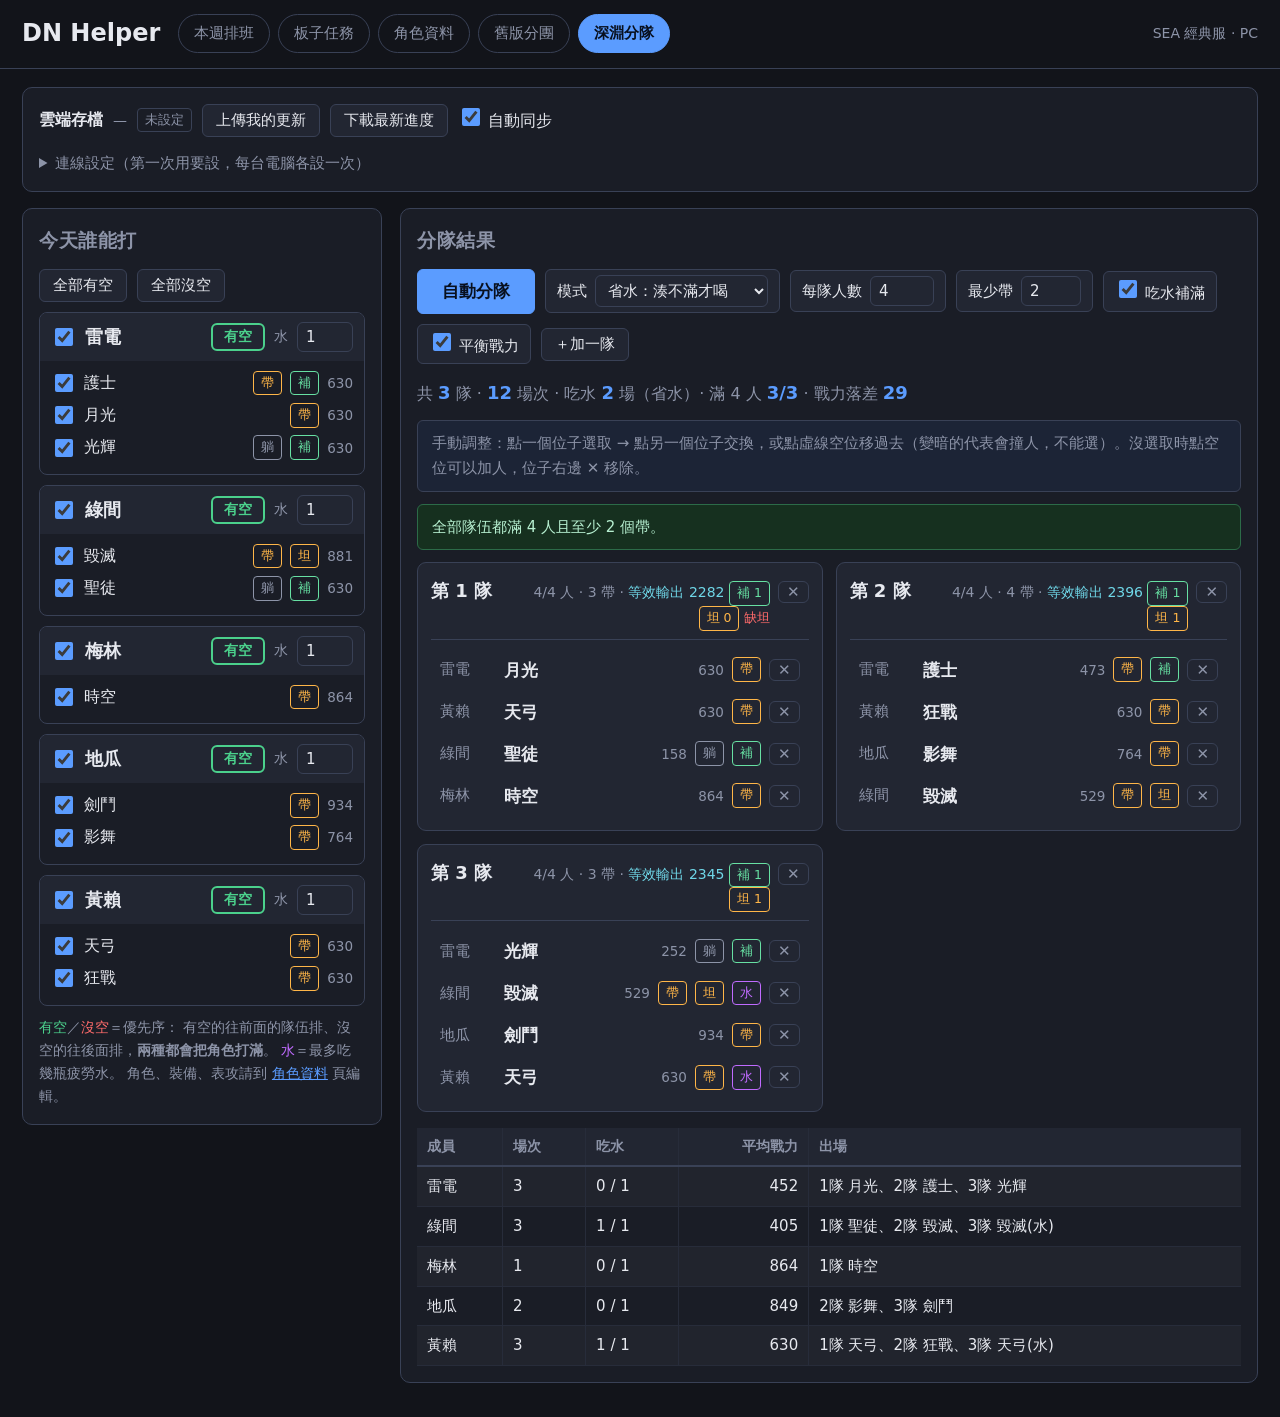
==== commit b945e256: "板子：一鍵整排標破 打完一輪不用一張一張按 —— 每隻角色名字下面多「整排標破」， 把這隻已登記的板子全部標破（按鈕變「✓ 全破了」）；再按一次整排取消。 空板不受影響。  Co-Authored-B" ====
--- a/index.html
+++ b/index.html
@@ -4,7 +4,7 @@
 <meta charset="utf-8">
 <meta name="viewport" content="width=device-width, initial-scale=1">
 <title>深淵分隊 — DN Helper</title>
-<link rel="stylesheet" href="style.css?v=202608292351">
+<link rel="stylesheet" href="style.css?v=202609032127">
 <style>
   .cols{display:grid;grid-template-columns:minmax(300px,360px) 1fr;gap:18px;align-items:start}
   @media(max-width:1050px){.cols{grid-template-columns:1fr}}
@@ -97,7 +97,7 @@
   </div>
 </div>
 
-<script src="shared.js?v=202608292351"></script>
+<script src="shared.js?v=202609032127"></script>
 <script>
 document.getElementById('nav').innerHTML = navBar('index.html','SEA 經典服 · PC');
 document.getElementById('notice').innerHTML = storageOK ? ''
